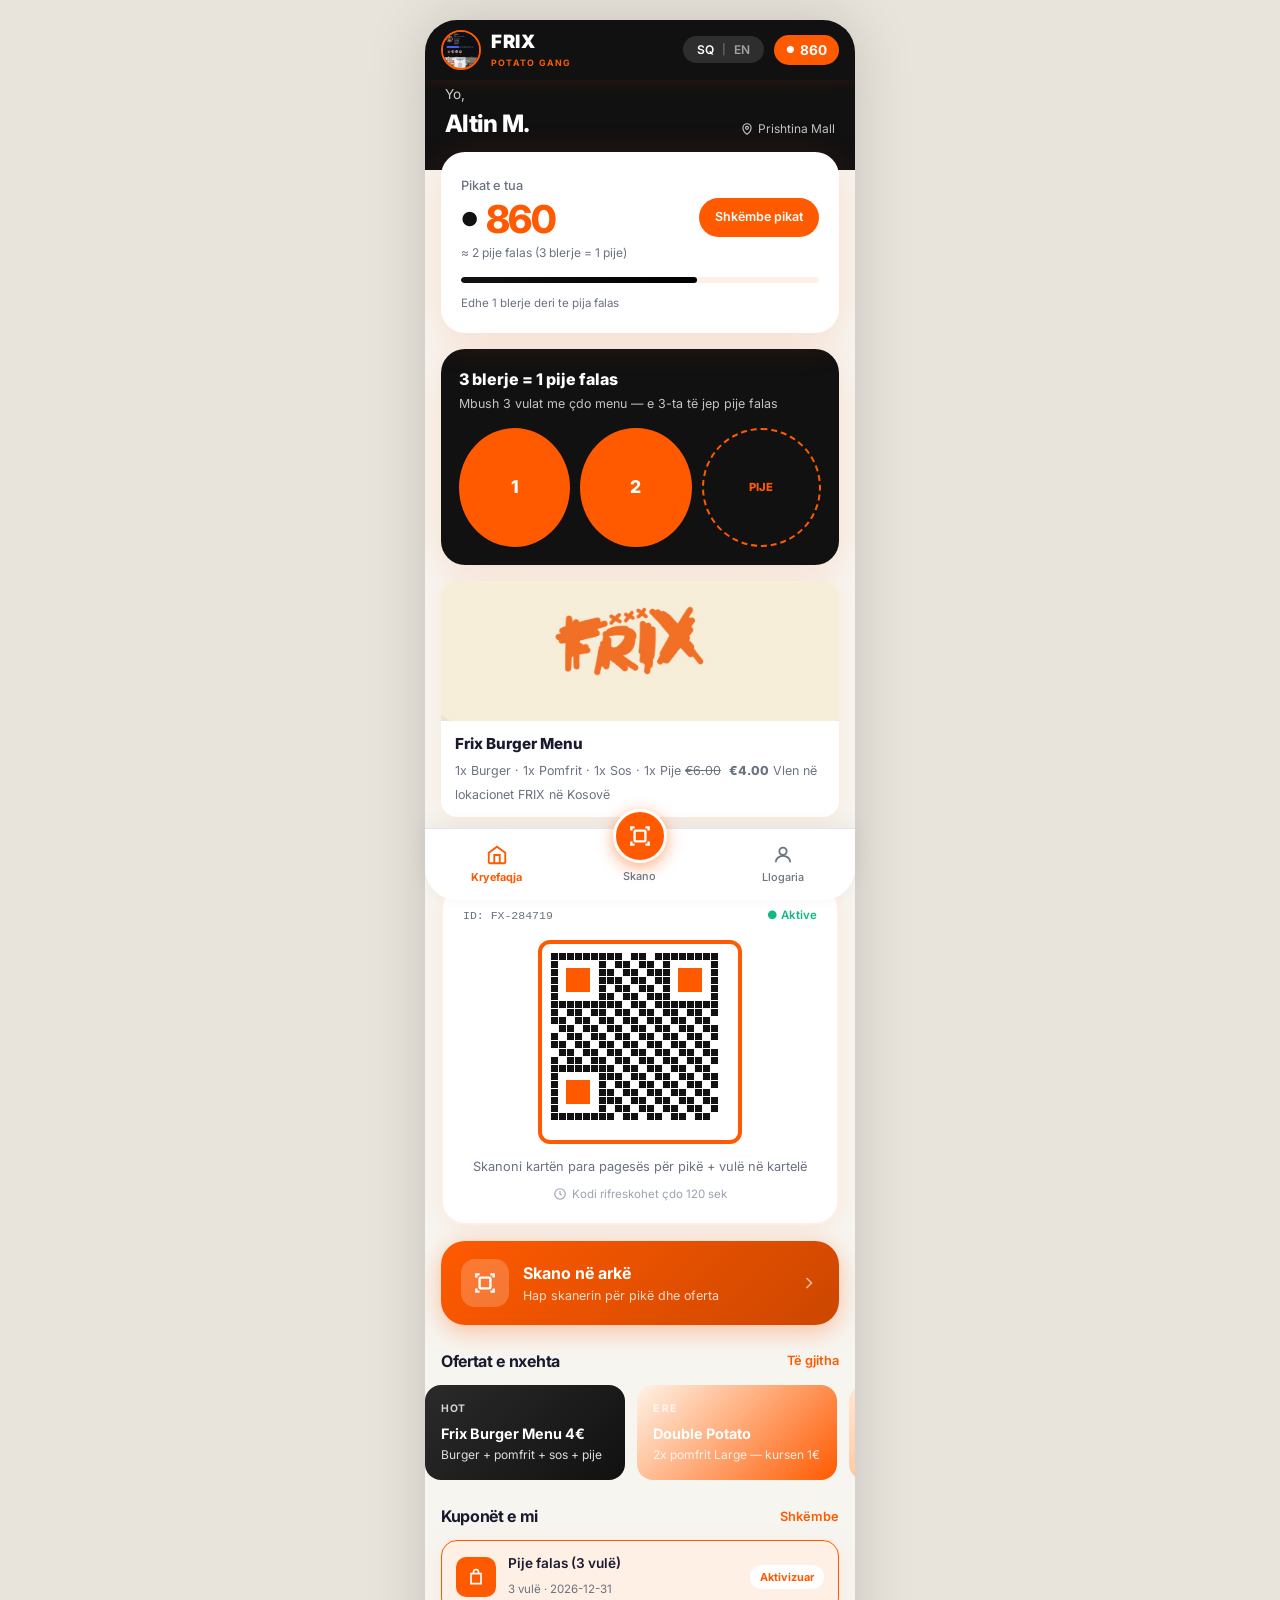
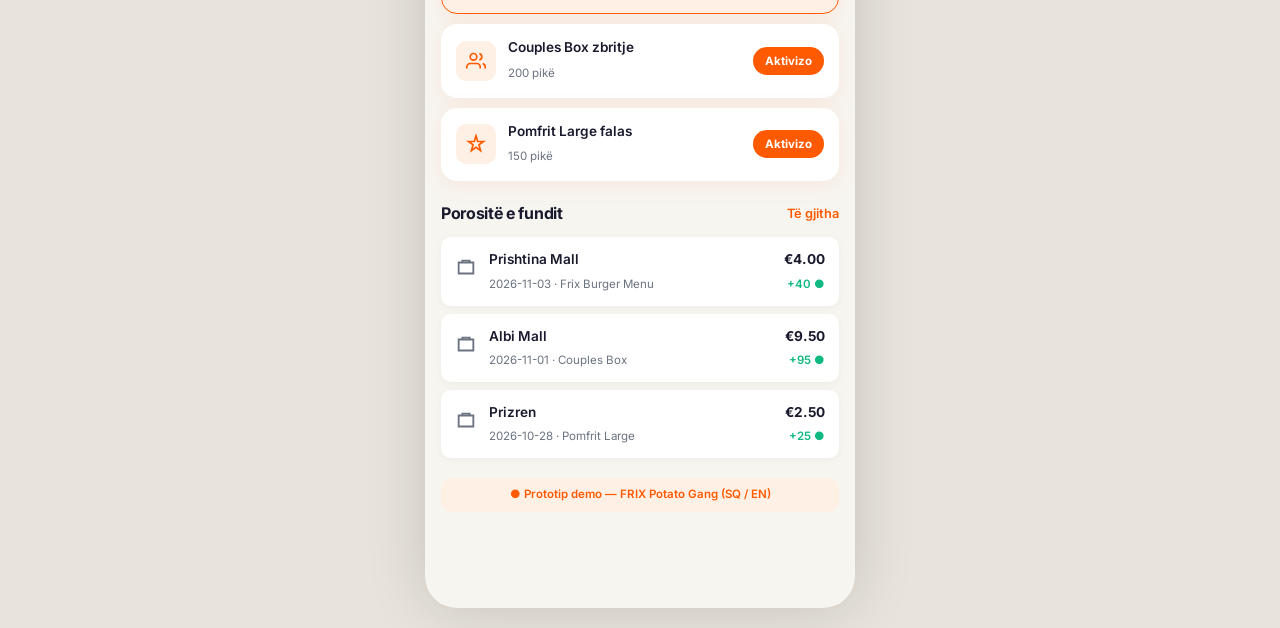
==== index.html @ 3b489934 "Initial FRIX Potato Gang loyalty app. Albanian and English demo with stamp card, couples box, and po" ====
<!DOCTYPE html>
<html lang="sq">
<head>
    <meta charset="UTF-8">
    <meta name="viewport" content="width=device-width, initial-scale=1.0, maximum-scale=1.0, user-scalable=no">
    <meta name="theme-color" content="#111111">
    <title>FRIX — Potato Gang</title>
    <link rel="preconnect" href="https://fonts.googleapis.com">
    <link rel="preconnect" href="https://fonts.gstatic.com" crossorigin>
    <link href="https://fonts.googleapis.com/css2?family=Inter:wght@400;500;600;700;800;900&display=swap" rel="stylesheet">
    <link rel="stylesheet" href="css/style.css">
</head>
<body data-page="home" data-lang="sq">

<div class="app-shell">
    <header class="app-header">
        <div class="header-brand">
            <img src="img/frix-logo.png" alt="FRIX" class="logo-img">
            <div>
                <span class="logo-word">FRIX</span>
                <span class="logo-tag" data-i18n="logoTag">POTATO GANG</span>
            </div>
        </div>
        <div class="header-actions">
            <button type="button" class="lang-toggle" id="langToggle" aria-label="Language">
                <span class="lang-option active" data-lang="sq">SQ</span>
                <span class="lang-divider">|</span>
                <span class="lang-option" data-lang="en">EN</span>
            </button>
            <div class="points-pill">
                <span class="coin">●</span>
                <span id="pointsDisplay">860</span>
            </div>
        </div>
    </header>

    <main class="app-main">

        <section class="hero-greeting">
            <div>
                <p class="hero-eyebrow" data-i18n="greeting">Yo,</p>
                <h1 class="hero-name">Altin M.</h1>
            </div>
            <div class="hero-store">
                <svg viewBox="0 0 24 24" fill="none" stroke="currentColor" stroke-width="2"><path d="M12 21s7-4.5 7-11a7 7 0 10-14 0c0 6.5 7 11 7 11z"/><circle cx="12" cy="10" r="2.5"/></svg>
                <span>Prishtina Mall</span>
            </div>
        </section>

        <section class="points-card">
            <div class="points-card-inner">
                <div class="points-left">
                    <span class="label" data-i18n="yourPoints">Pikat e tua</span>
                    <div class="points-value">
                        <span class="coin-lg">●</span>
                        <span id="homePoints">860</span>
                    </div>
                    <span class="points-equiv" data-i18n="pointsEquiv">≈ 2 pije falas (3 blerje = 1 pije)</span>
                </div>
                <a href="rewards.html" class="btn-redeem" data-i18n="redeemPoints">Shkëmbe pikat</a>
            </div>
            <div class="points-progress">
                <div class="progress-bar"><div class="progress-fill" style="width: 66%"></div></div>
                <span class="progress-label" data-i18n="nextReward">Edhe 1 blerje deri te pija falas</span>
            </div>
        </section>

        <section class="stamp-card">
            <h2 data-i18n="stampTitle">3 blerje = 1 pije falas</h2>
            <p data-i18n="stampDesc">Mbush 3 vulat me çdo menu — e 3-ta të jep pije falas</p>
            <div class="stamp-row">
                <div class="stamp filled">1</div>
                <div class="stamp filled">2</div>
                <div class="stamp reward" data-i18n="stampDrink">PIJE</div>
            </div>
        </section>

        <article class="offer-banner">
            <img src="img/frix-hero.png" alt="Frix Burger Menu">
            <div class="offer-banner-body">
                <strong data-i18n="offerTitle">Frix Burger Menu</strong>
                <span data-i18n="offerDesc">1x Burger · 1x Pomfrit · 1x Sos · 1x Pije</span>
                <div class="price-tag">
                    <span class="price-old">€6.00</span>
                    <span class="price-new">€4.00</span>
                </div>
                <span data-i18n="offerValid">Vlen në lokacionet FRIX në Kosovë</span>
            </div>
        </article>

        <section class="qr-section">
            <div class="section-head">
                <h2 data-i18n="yourCard">Karta jote FRIX</h2>
                <span class="badge-live" data-i18n="showAtTill">Trego në arkë</span>
            </div>
            <div class="qr-card">
                <div class="qr-card-top">
                    <span class="member-id">ID: FX-284719</span>
                    <span class="qr-status pulse" data-i18n="cardActive">Aktive</span>
                </div>
                <div class="qr-wrap">
                    <canvas id="qrCanvas" width="180" height="180" aria-label="FRIX QR"></canvas>
                </div>
                <p class="qr-hint" data-i18n="qrHint">Skanoni kartën para pagesës për pikë + vulë në kartelë</p>
                <div class="qr-timer">
                    <svg viewBox="0 0 24 24" fill="none" stroke="currentColor" stroke-width="2"><circle cx="12" cy="12" r="9"/><path d="M12 7v5l3 2"/></svg>
                    <span data-i18n="qrRefresh">Kodi rifreskohet çdo 120 sek</span>
                </div>
            </div>
        </section>

        <section class="scan-cta-section">
            <a href="scan.html" class="scan-cta-btn">
                <div class="scan-cta-icon">
                    <svg viewBox="0 0 24 24" fill="none" stroke="currentColor" stroke-width="2.2"><path d="M4 7V4h3M20 7V4h-3M4 17v3h3M20 17v3h-3"/><rect x="7" y="7" width="10" height="10" rx="1"/></svg>
                </div>
                <div class="scan-cta-text">
                    <strong data-i18n="scanNow">Skano në arkë</strong>
                    <span data-i18n="scanDesc">Hap skanerin për pikë dhe oferta</span>
                </div>
                <svg class="scan-cta-arrow" viewBox="0 0 24 24" fill="none" stroke="currentColor" stroke-width="2"><path d="M9 18l6-6-6-6"/></svg>
            </a>
        </section>

        <section class="promo-section">
            <div class="section-head">
                <h2 data-i18n="promotions">Ofertat e nxehta</h2>
                <a href="#" class="link-more" data-i18n="seeAll">Të gjitha</a>
            </div>
            <div class="promo-scroll">
                <article class="promo-card promo-blue">
                    <span class="promo-tag" data-i18n="promoHot">Hot</span>
                    <h3 data-i18n="promo1Title">Frix Burger Menu 4€</h3>
                    <p data-i18n="promo1Desc">Burger + pomfrit + sos + pije</p>
                </article>
                <article class="promo-card promo-yellow">
                    <span class="promo-tag" data-i18n="promoNew">E re</span>
                    <h3 data-i18n="promo2Title">Double Potato</h3>
                    <p data-i18n="promo2Desc">2x pomfrit Large — kursen 1€</p>
                </article>
                <article class="promo-card promo-green">
                    <span class="promo-tag" data-i18n="promoCouple">Çifte</span>
                    <h3 data-i18n="promo3Title">Couples Box</h3>
                    <p data-i18n="promo3Desc">2 menu + 2 pije — për ju dy</p>
                </article>
            </div>
        </section>

        <section class="coupons-section">
            <div class="section-head">
                <h2 data-i18n="myCoupons">Kuponët e mi</h2>
                <a href="rewards.html" class="link-more" data-i18n="exchange">Shkëmbe</a>
            </div>
            <div class="coupon-list">
                <div class="coupon-item active">
                    <div class="coupon-icon">
                        <svg viewBox="0 0 24 24" fill="none" stroke="currentColor" stroke-width="2"><path d="M6 8h12v12H6z"/><path d="M9 8V6a3 3 0 016 0v2"/></svg>
                    </div>
                    <div class="coupon-body">
                        <strong class="coupon-title" data-i18n="c1">Pije falas (3 vulë)</strong>
                        <span class="coupon-meta">3 vulë · 2026-12-31</span>
                    </div>
                    <span class="coupon-badge" data-i18n="activated">Aktivizuar</span>
                </div>
                <div class="coupon-item">
                    <div class="coupon-icon">
                        <svg viewBox="0 0 24 24" fill="none" stroke="currentColor" stroke-width="2"><path d="M17 21v-2a4 4 0 00-4-4H5a4 4 0 00-4 4v2"/><circle cx="9" cy="7" r="4"/><path d="M23 21v-2a4 4 0 00-3-3.87M16 3.13a4 4 0 010 7.75"/></svg>
                    </div>
                    <div class="coupon-body">
                        <strong class="coupon-title" data-i18n="c2">Couples Box zbritje</strong>
                        <span class="coupon-meta">200 <span data-i18n="points">pikë</span></span>
                    </div>
                    <button type="button" class="btn-activate" data-i18n="activate">Aktivizo</button>
                </div>
                <div class="coupon-item">
                    <div class="coupon-icon">
                        <svg viewBox="0 0 24 24" fill="none" stroke="currentColor" stroke-width="2"><path d="M12 2l2 7h7l-5.5 4 2 7L12 16l-5.5 4 2-7L3 9h7z"/></svg>
                    </div>
                    <div class="coupon-body">
                        <strong class="coupon-title" data-i18n="c3">Pomfrit Large falas</strong>
                        <span class="coupon-meta">150 <span data-i18n="points">pikë</span></span>
                    </div>
                    <button type="button" class="btn-activate" data-i18n="activate">Aktivizo</button>
                </div>
            </div>
        </section>

        <section class="bills-section">
            <div class="section-head">
                <h2 data-i18n="recentBills">Porositë e fundit</h2>
                <a href="#" class="link-more" data-i18n="seeAll">Të gjitha</a>
            </div>
            <div class="bill-list">
                <div class="bill-item">
                    <div class="bill-icon">
                        <svg viewBox="0 0 24 24" fill="none" stroke="currentColor" stroke-width="2"><path d="M4 6h16v12H4z"/><path d="M8 6V4h8v2"/></svg>
                    </div>
                    <div class="bill-body">
                        <strong>Prishtina Mall</strong>
                        <span>2026-11-03 · Frix Burger Menu</span>
                    </div>
                    <div class="bill-amount">
                        <strong>€4.00</strong>
                        <span class="bill-points">+40 ●</span>
                    </div>
                </div>
                <div class="bill-item">
                    <div class="bill-icon">
                        <svg viewBox="0 0 24 24" fill="none" stroke="currentColor" stroke-width="2"><path d="M4 6h16v12H4z"/><path d="M8 6V4h8v2"/></svg>
                    </div>
                    <div class="bill-body">
                        <strong>Albi Mall</strong>
                        <span>2026-11-01 · Couples Box</span>
                    </div>
                    <div class="bill-amount">
                        <strong>€9.50</strong>
                        <span class="bill-points">+95 ●</span>
                    </div>
                </div>
                <div class="bill-item">
                    <div class="bill-icon">
                        <svg viewBox="0 0 24 24" fill="none" stroke="currentColor" stroke-width="2"><path d="M4 6h16v12H4z"/><path d="M8 6V4h8v2"/></svg>
                    </div>
                    <div class="bill-body">
                        <strong>Prizren</strong>
                        <span>2026-10-28 · Pomfrit Large</span>
                    </div>
                    <div class="bill-amount">
                        <strong>€2.50</strong>
                        <span class="bill-points">+25 ●</span>
                    </div>
                </div>
            </div>
        </section>

        <div class="demo-banner">
            <span data-i18n="demoNote">● Prototip demo — FRIX Potato Gang (SQ / EN)</span>
        </div>

    </main>

    <nav class="bottom-nav" aria-label="Main">
        <a href="index.html" class="nav-item active">
            <svg viewBox="0 0 24 24" fill="none" stroke="currentColor" stroke-width="2"><path d="M3 9.5L12 3l9 6.5V20a1 1 0 01-1 1H4a1 1 0 01-1-1V9.5z"/><path d="M9 21V12h6v9"/></svg>
            <span data-i18n="navHome">Kryefaqja</span>
        </a>
        <a href="scan.html" class="nav-item nav-scan">
            <div class="scan-fab">
                <svg viewBox="0 0 24 24" fill="none" stroke="currentColor" stroke-width="2.2"><path d="M4 7V4h3M20 7V4h-3M4 17v3h3M20 17v3h-3"/><rect x="7" y="7" width="10" height="10" rx="1"/></svg>
            </div>
            <span data-i18n="navScan">Skano</span>
        </a>
        <a href="account.html" class="nav-item">
            <svg viewBox="0 0 24 24" fill="none" stroke="currentColor" stroke-width="2"><circle cx="12" cy="8" r="4"/><path d="M4 20c0-4 3.6-7 8-7s8 3 8 7"/></svg>
            <span data-i18n="navAccount">Llogaria</span>
        </a>
    </nav>
</div>

<div class="toast" id="toast" role="status" aria-live="polite"></div>
<script src="js/i18n.js"></script>
<script src="js/app.js"></script>
</body>
</html>
---- css/style.css ----
/* ═══════════════════════════════════════════
   FRIX — Potato Gang Loyalty
   Mobile-first · Fries & burgers
   ═══════════════════════════════════════════ */

:root {
  --brand: #FF5A00;
  --brand-dark: #CC4700;
  --brand-light: #FFF0E6;
  --accent: #111111;
  --accent-dark: #000000;
  --white: #ffffff;
  --bg: #F7F5F0;
  --surface: #ffffff;
  --text: #1a1a2e;
  --text-muted: #6b7280;
  --text-light: #9ca3af;
  --border: #e5e7eb;
  --success: #10b981;
  --success-bg: #ecfdf5;
  --radius: 16px;
  --radius-sm: 10px;
  --radius-lg: 24px;
  --shadow: 0 4px 24px rgba(255, 90, 0, 0.08);
  --shadow-lg: 0 8px 40px rgba(255, 90, 0, 0.14);
  --nav-height: 72px;
  --header-height: 60px;
  --safe-bottom: env(safe-area-inset-bottom, 0px);
  --font: 'Inter', -apple-system, BlinkMacSystemFont, 'Segoe UI', sans-serif;
}

*, *::before, *::after { box-sizing: border-box; margin: 0; padding: 0; }

html {
  font-size: 16px;
  -webkit-text-size-adjust: 100%;
}

body {
  font-family: var(--font);
  background: #e8e4dc;
  color: var(--text);
  line-height: 1.5;
  min-height: 100dvh;
  display: flex;
  justify-content: center;
}

/* ── App Shell (phone frame on desktop) ── */
.app-shell {
  width: 100%;
  max-width: 430px;
  min-height: 100dvh;
  background: var(--bg);
  display: flex;
  flex-direction: column;
  position: relative;
  box-shadow: 0 0 60px rgba(0,0,0,0.15);
}

@media (min-width: 480px) {
  body { padding: 20px 0; }
  .app-shell {
    min-height: calc(100dvh - 40px);
    border-radius: 32px;
    overflow: hidden;
  }
}

/* ── Header ── */
.app-header {
  position: sticky;
  top: 0;
  z-index: 100;
  height: var(--header-height);
  background: var(--white);
  color: var(--brand);
  display: flex;
  align-items: center;
  justify-content: space-between;
  padding: 0 16px;
  flex-shrink: 0;
  border-bottom: 3px solid var(--accent);
  box-shadow: 0 2px 12px rgba(255, 90, 0, 0.1);
}

.header-brand {
  display: flex;
  align-items: center;
  gap: 10px;
}

.logo-mark {
  width: 36px;
  height: 36px;
  background: var(--accent);
  color: var(--brand);
  font-weight: 800;
  font-size: 1.25rem;
  border-radius: 10px;
  display: flex;
  align-items: center;
  justify-content: center;
  line-height: 1;
}

.logo-img {
  height: 34px;
  width: 130px;
  object-fit: cover;
  object-position: center 28%;
  display: block;
  border-radius: 4px;
}

.logo-text {
  display: block;
  font-weight: 700;
  font-size: 0.95rem;
  letter-spacing: -0.02em;
}

.logo-sub {
  display: none;
}

.logo-tag {
  display: block;
  font-size: 0.55rem;
  font-weight: 700;
  letter-spacing: 0.12em;
  text-transform: uppercase;
  color: var(--accent);
  margin-top: 1px;
}

.header-actions {
  display: flex;
  align-items: center;
  gap: 10px;
}

.lang-toggle {
  display: flex;
  align-items: center;
  gap: 4px;
  background: rgba(255,255,255,0.15);
  border: none;
  border-radius: 20px;
  padding: 4px 10px;
  cursor: pointer;
  color: var(--white);
  font-size: 0.75rem;
  font-weight: 600;
  font-family: var(--font);
}

.lang-option {
  opacity: 0.55;
  cursor: pointer;
  padding: 2px 4px;
  transition: opacity 0.2s;
}

.lang-option.active { opacity: 1; }

.lang-divider { opacity: 0.3; font-size: 0.65rem; }

.points-pill {
  display: flex;
  align-items: center;
  gap: 5px;
  background: var(--brand);
  color: var(--white);
  font-weight: 700;
  font-size: 0.85rem;
  padding: 5px 12px;
  border-radius: 20px;
}

.coin { color: var(--brand); font-size: 0.6rem; }
.points-pill .coin { color: var(--white); }

/* ── Main content ── */
.app-main {
  flex: 1;
  overflow-y: auto;
  padding-bottom: calc(var(--nav-height) + var(--safe-bottom) + 16px);
  -webkit-overflow-scrolling: touch;
}

/* ── Hero greeting ── */
.hero-greeting {
  background: var(--brand);
  color: var(--white);
  padding: 4px 20px 28px;
  display: flex;
  justify-content: space-between;
  align-items: flex-end;
}

.hero-eyebrow {
  font-size: 0.85rem;
  opacity: 0.8;
  margin-bottom: 2px;
}

.hero-name {
  font-size: 1.5rem;
  font-weight: 800;
  letter-spacing: -0.03em;
}

.hero-store {
  display: flex;
  align-items: center;
  gap: 4px;
  font-size: 0.75rem;
  opacity: 0.75;
  padding-bottom: 4px;
}

.hero-store svg { width: 14px; height: 14px; }

/* ── Points card ── */
.points-card {
  margin: -18px 16px 0;
  background: var(--surface);
  border-radius: var(--radius-lg);
  padding: 20px;
  box-shadow: var(--shadow-lg);
  position: relative;
  z-index: 2;
}

.points-card-inner {
  display: flex;
  justify-content: space-between;
  align-items: center;
  margin-bottom: 14px;
}

.label {
  font-size: 0.8rem;
  color: var(--text-muted);
  font-weight: 500;
}

.points-value {
  display: flex;
  align-items: center;
  gap: 8px;
  margin-top: 4px;
}

.coin-lg {
  color: var(--accent);
  font-size: 1.2rem;
}

.points-value span:last-child {
  font-size: 2.4rem;
  font-weight: 800;
  letter-spacing: -0.04em;
  color: var(--brand);
  line-height: 1;
}

.points-equiv {
  font-size: 0.75rem;
  color: var(--text-muted);
}

.btn-redeem {
  background: var(--brand);
  color: var(--white);
  text-decoration: none;
  font-size: 0.78rem;
  font-weight: 600;
  padding: 10px 16px;
  border-radius: 20px;
  white-space: nowrap;
  transition: background 0.2s, transform 0.15s;
}

.btn-redeem:active { transform: scale(0.96); background: var(--brand-dark); }

.points-progress { margin-top: 4px; }

.progress-bar {
  height: 6px;
  background: var(--brand-light);
  border-radius: 3px;
  overflow: hidden;
  margin-bottom: 6px;
}

.progress-fill {
  height: 100%;
  background: linear-gradient(90deg, var(--accent), var(--accent-dark));
  border-radius: 3px;
  transition: width 0.6s ease;
}

.progress-label {
  font-size: 0.72rem;
  color: var(--text-muted);
}

/* ── Section headers ── */
.section-head {
  display: flex;
  justify-content: space-between;
  align-items: center;
  margin-bottom: 12px;
}

.section-head h2 {
  font-size: 1rem;
  font-weight: 700;
  letter-spacing: -0.02em;
}

.link-more {
  font-size: 0.8rem;
  color: var(--brand);
  text-decoration: none;
  font-weight: 600;
}

/* ── QR Card ── */
.qr-section {
  padding: 24px 16px 0;
}

.badge-live {
  background: var(--success-bg);
  color: var(--success);
  font-size: 0.7rem;
  font-weight: 600;
  padding: 3px 10px;
  border-radius: 12px;
}

.qr-card {
  background: var(--surface);
  border-radius: var(--radius-lg);
  padding: 20px;
  box-shadow: var(--shadow);
  text-align: center;
  border: 2px solid var(--brand-light);
}

.qr-card-top {
  display: flex;
  justify-content: space-between;
  align-items: center;
  margin-bottom: 16px;
}

.member-id {
  font-size: 0.72rem;
  color: var(--text-muted);
  font-family: monospace;
}

.qr-status {
  font-size: 0.72rem;
  font-weight: 600;
  color: var(--success);
}

.qr-status.pulse::before {
  content: '● ';
  animation: pulse 2s infinite;
}

@keyframes pulse {
  0%, 100% { opacity: 1; }
  50% { opacity: 0.3; }
}

.qr-wrap {
  display: flex;
  justify-content: center;
  margin-bottom: 14px;
}

#qrCanvas {
  border-radius: 12px;
  border: 4px solid var(--brand);
  padding: 8px;
  background: white;
}

.qr-hint {
  font-size: 0.8rem;
  color: var(--text-muted);
  line-height: 1.4;
  margin-bottom: 10px;
}

.qr-timer {
  display: flex;
  align-items: center;
  justify-content: center;
  gap: 5px;
  font-size: 0.72rem;
  color: var(--text-light);
}

.qr-timer svg { width: 14px; height: 14px; }

/* ── Scan CTA ── */
.scan-cta-section {
  padding: 16px;
}

.scan-cta-btn {
  display: flex;
  align-items: center;
  gap: 14px;
  background: linear-gradient(135deg, var(--brand) 0%, var(--brand-dark) 100%);
  color: var(--white);
  text-decoration: none;
  padding: 18px 20px;
  border-radius: var(--radius-lg);
  box-shadow: 0 6px 24px rgba(255, 90, 0, 0.35);
  transition: transform 0.15s, box-shadow 0.15s;
}

.scan-cta-btn:active {
  transform: scale(0.98);
  box-shadow: 0 3px 12px rgba(255, 90, 0, 0.25);
}

.scan-cta-icon {
  width: 48px;
  height: 48px;
  background: rgba(255,255,255,0.2);
  border-radius: 14px;
  display: flex;
  align-items: center;
  justify-content: center;
  flex-shrink: 0;
}

.scan-cta-icon svg {
  width: 26px;
  height: 26px;
  color: var(--white);
}

.scan-cta-text {
  flex: 1;
  display: flex;
  flex-direction: column;
  gap: 2px;
}

.scan-cta-text strong {
  font-size: 1rem;
  font-weight: 700;
}

.scan-cta-text span {
  font-size: 0.78rem;
  opacity: 0.8;
}

.scan-cta-arrow {
  width: 20px;
  height: 20px;
  opacity: 0.6;
  flex-shrink: 0;
}

/* ── Promotions ── */
.promo-section {
  padding: 8px 0 0;
}

.promo-section .section-head { padding: 0 16px; }

.promo-scroll {
  display: flex;
  gap: 12px;
  overflow-x: auto;
  padding: 0 16px 4px;
  scroll-snap-type: x mandatory;
  -webkit-overflow-scrolling: touch;
  scrollbar-width: none;
}

.promo-scroll::-webkit-scrollbar { display: none; }

.promo-card {
  flex: 0 0 200px;
  border-radius: var(--radius);
  padding: 16px;
  scroll-snap-align: start;
  position: relative;
  overflow: hidden;
}

.promo-yellow { background: linear-gradient(135deg, #fff3e6, #FF5A00); color: white; }
.promo-blue   { background: linear-gradient(135deg, #2a2a2a, #111111); color: white; }
.promo-green  { background: linear-gradient(135deg, #ffe8d6, #ff8a3d); color: #111; }

.promo-tag {
  font-size: 0.65rem;
  font-weight: 700;
  text-transform: uppercase;
  letter-spacing: 0.05em;
  opacity: 0.8;
  margin-bottom: 8px;
  display: block;
}

.promo-card h3 {
  font-size: 0.9rem;
  font-weight: 700;
  margin-bottom: 4px;
  line-height: 1.3;
}

.promo-card p {
  font-size: 0.75rem;
  opacity: 0.85;
  line-height: 1.4;
}

/* ── Coupons ── */
.coupons-section, .bills-section, .card-section {
  padding: 20px 16px 0;
}

.coupon-list { display: flex; flex-direction: column; gap: 10px; }

.coupon-item {
  display: flex;
  align-items: center;
  gap: 12px;
  background: var(--surface);
  border-radius: var(--radius);
  padding: 14px;
  box-shadow: var(--shadow);
  border: 1.5px solid transparent;
  transition: border-color 0.2s;
}

.coupon-item.active {
  border-color: var(--brand);
  background: var(--brand-light);
}

.coupon-icon {
  width: 40px;
  height: 40px;
  background: var(--brand-light);
  border-radius: 10px;
  display: flex;
  align-items: center;
  justify-content: center;
  flex-shrink: 0;
}

.coupon-icon svg { width: 20px; height: 20px; color: var(--brand); }
.coupon-item.active .coupon-icon { background: var(--brand); }
.coupon-item.active .coupon-icon svg { color: white; }

.coupon-body { flex: 1; min-width: 0; }

.coupon-title {
  display: block;
  font-size: 0.85rem;
  font-weight: 600;
  line-height: 1.3;
  margin-bottom: 2px;
}

.coupon-meta {
  font-size: 0.72rem;
  color: var(--text-muted);
}

.coupon-badge {
  font-size: 0.68rem;
  font-weight: 700;
  color: var(--brand);
  background: white;
  padding: 4px 10px;
  border-radius: 12px;
  white-space: nowrap;
}

.btn-activate {
  background: var(--brand);
  color: var(--white);
  border: none;
  font-family: var(--font);
  font-size: 0.72rem;
  font-weight: 700;
  padding: 7px 12px;
  border-radius: 14px;
  cursor: pointer;
  white-space: nowrap;
  transition: transform 0.15s;
}

.btn-activate:active { transform: scale(0.94); }

/* ── Bills ── */
.bill-list { display: flex; flex-direction: column; gap: 8px; }

.bill-item {
  display: flex;
  align-items: center;
  gap: 12px;
  background: var(--surface);
  border-radius: var(--radius-sm);
  padding: 12px 14px;
  box-shadow: 0 2px 8px rgba(0,0,0,0.04);
}

.bill-icon svg { width: 22px; height: 22px; color: var(--text-muted); }

.bill-body { flex: 1; }
.bill-body strong { display: block; font-size: 0.85rem; font-weight: 600; }
.bill-body span { font-size: 0.72rem; color: var(--text-muted); }

.bill-amount { text-align: right; }
.bill-amount strong { display: block; font-size: 0.85rem; }
.bill-points { font-size: 0.72rem; color: var(--success); font-weight: 600; }

/* ── Payment card ── */
.payment-card {
  display: flex;
  align-items: center;
  gap: 14px;
  background: linear-gradient(135deg, #1a1a2e, #2d2d4e);
  color: white;
  border-radius: var(--radius);
  padding: 16px 18px;
}

.payment-card-chip {
  width: 32px;
  height: 24px;
  background: linear-gradient(135deg, #ffd700, #b8860b);
  border-radius: 4px;
  flex-shrink: 0;
}

.payment-card-info { flex: 1; }
.payment-card-info span { display: block; font-size: 0.72rem; opacity: 0.7; }
.payment-card-info strong { font-size: 0.95rem; letter-spacing: 0.05em; }

.payment-card > svg { width: 28px; height: 28px; opacity: 0.5; }

/* ── Demo banner ── */
.demo-banner {
  margin: 20px 16px 8px;
  background: var(--brand-light);
  color: var(--brand);
  font-size: 0.72rem;
  font-weight: 600;
  text-align: center;
  padding: 8px 12px;
  border-radius: 10px;
}

/* ── Bottom Nav ── */
.bottom-nav {
  position: fixed;
  bottom: 0;
  left: 50%;
  transform: translateX(-50%);
  width: 100%;
  max-width: 430px;
  height: calc(var(--nav-height) + var(--safe-bottom));
  padding-bottom: var(--safe-bottom);
  background: var(--surface);
  border-top: 1px solid var(--border);
  display: flex;
  align-items: center;
  justify-content: space-around;
  z-index: 200;
  box-shadow: 0 -4px 20px rgba(0,0,0,0.06);
}

@media (min-width: 480px) {
  .bottom-nav { border-radius: 0 0 32px 32px; }
}

.nav-item {
  display: flex;
  flex-direction: column;
  align-items: center;
  gap: 3px;
  text-decoration: none;
  color: var(--text-muted);
  font-size: 0.68rem;
  font-weight: 500;
  padding: 8px 16px;
  transition: color 0.2s;
  flex: 1;
}

.nav-item svg { width: 22px; height: 22px; }
.nav-item.active { color: var(--brand); font-weight: 700; }

.nav-scan {
  position: relative;
  padding-top: 0;
}

.scan-fab {
  width: 54px;
  height: 54px;
  background: var(--brand);
  border-radius: 50%;
  display: flex;
  align-items: center;
  justify-content: center;
  margin-top: -28px;
  box-shadow: 0 4px 16px rgba(255, 90, 0, 0.45);
  border: 3px solid var(--surface);
  transition: transform 0.15s;
}

.nav-scan.active .scan-fab,
.nav-scan:hover .scan-fab { transform: scale(1.05); }

.scan-fab svg { width: 26px; height: 26px; color: var(--white); }

.nav-scan span { margin-top: 2px; }

/* ── Scan Page ── */
.scan-page { padding: 20px 16px; }

.scan-header { margin-bottom: 24px; }
.scan-header h1 { font-size: 1.4rem; font-weight: 800; letter-spacing: -0.03em; margin-bottom: 6px; }
.scan-header p { font-size: 0.85rem; color: var(--text-muted); line-height: 1.5; }

.steps {
  display: flex;
  align-items: center;
  justify-content: center;
  margin-bottom: 24px;
  gap: 0;
}

.step {
  display: flex;
  flex-direction: column;
  align-items: center;
  gap: 6px;
  opacity: 0.4;
  transition: opacity 0.3s;
}

.step.active, .step.done { opacity: 1; }

.step-num {
  width: 32px;
  height: 32px;
  border-radius: 50%;
  background: var(--border);
  color: var(--text-muted);
  font-weight: 700;
  font-size: 0.85rem;
  display: flex;
  align-items: center;
  justify-content: center;
  transition: background 0.3s, color 0.3s;
}

.step.active .step-num {
  background: var(--brand);
  color: white;
}

.step.done .step-num {
  background: var(--success);
  color: white;
}

.step span {
  font-size: 0.65rem;
  font-weight: 600;
  text-align: center;
  max-width: 70px;
  line-height: 1.2;
}

.step-line {
  width: 32px;
  height: 2px;
  background: var(--border);
  margin-bottom: 20px;
  flex-shrink: 0;
}

.scanner-viewport {
  background: #0a0a14;
  border-radius: var(--radius-lg);
  padding: 24px;
  margin-bottom: 20px;
}

.scanner-frame {
  position: relative;
  aspect-ratio: 1;
  max-width: 280px;
  margin: 0 auto;
  display: flex;
  align-items: center;
  justify-content: center;
}

.corner {
  position: absolute;
  width: 28px;
  height: 28px;
  border-color: var(--accent);
  border-style: solid;
}

.corner.tl { top: 0; left: 0; border-width: 3px 0 0 3px; }
.corner.tr { top: 0; right: 0; border-width: 3px 3px 0 0; }
.corner.bl { bottom: 0; left: 0; border-width: 0 0 3px 3px; }
.corner.br { bottom: 0; right: 0; border-width: 0 3px 3px 0; }

.scan-line {
  position: absolute;
  left: 10%;
  right: 10%;
  height: 2px;
  background: var(--accent);
  box-shadow: 0 0 8px var(--accent);
  animation: scanMove 2s ease-in-out infinite;
}

.scan-line.paused { animation: none; opacity: 0; }

@keyframes scanMove {
  0%, 100% { top: 15%; }
  50% { top: 85%; }
}

.scanner-placeholder,
.scanner-success {
  text-align: center;
  color: rgba(255,255,255,0.7);
}

.scanner-placeholder svg { width: 48px; height: 48px; margin-bottom: 12px; opacity: 0.5; }
.scanner-placeholder p { font-size: 0.82rem; line-height: 1.4; padding: 0 16px; }

.scanner-success svg { width: 56px; height: 56px; color: var(--success); margin-bottom: 10px; }
.scanner-success p { font-size: 1rem; font-weight: 600; color: white; }

.scan-actions { display: flex; flex-direction: column; gap: 10px; margin-bottom: 24px; }

.btn-primary {
  background: var(--brand);
  color: white;
  border: none;
  font-family: var(--font);
  font-size: 0.95rem;
  font-weight: 700;
  padding: 16px 24px;
  border-radius: var(--radius);
  cursor: pointer;
  transition: background 0.2s, transform 0.15s;
  text-decoration: none;
  text-align: center;
  display: block;
}

.btn-primary:active { transform: scale(0.98); background: var(--brand-dark); }
.btn-primary:disabled { opacity: 0.6; cursor: not-allowed; }

.btn-secondary {
  background: var(--accent);
  color: var(--white);
  border: none;
  font-family: var(--font);
  font-size: 0.95rem;
  font-weight: 700;
  padding: 16px 24px;
  border-radius: var(--radius);
  cursor: pointer;
  transition: transform 0.15s;
}

.btn-secondary:active { transform: scale(0.98); }
.btn-full { width: 100%; }

.purchase-result {
  text-align: center;
  background: var(--surface);
  border-radius: var(--radius-lg);
  padding: 32px 24px;
  box-shadow: var(--shadow-lg);
  margin-bottom: 24px;
}

.result-icon {
  font-size: 2rem;
  color: var(--accent-dark);
  margin-bottom: 8px;
}

.purchase-result h3 {
  font-size: 1.1rem;
  font-weight: 700;
  margin-bottom: 8px;
}

.result-points {
  font-size: 3rem;
  font-weight: 800;
  color: var(--success);
  letter-spacing: -0.04em;
  margin-bottom: 6px;
}

.result-detail {
  font-size: 0.85rem;
  color: var(--text-muted);
  margin-bottom: 20px;
}

.how-it-works {
  background: var(--surface);
  border-radius: var(--radius);
  padding: 18px;
  box-shadow: var(--shadow);
}

.how-it-works h3 {
  font-size: 0.9rem;
  font-weight: 700;
  margin-bottom: 12px;
}

.how-it-works ol {
  padding-left: 20px;
  display: flex;
  flex-direction: column;
  gap: 8px;
}

.how-it-works li {
  font-size: 0.82rem;
  color: var(--text-muted);
  line-height: 1.4;
}

/* ── Account Page ── */
.account-page { padding: 20px 16px; }

.profile-header {
  display: flex;
  align-items: center;
  gap: 16px;
  margin-bottom: 20px;
}

.avatar {
  width: 64px;
  height: 64px;
  background: var(--brand);
  color: white;
  font-size: 1.6rem;
  font-weight: 800;
  border-radius: 50%;
  display: flex;
  align-items: center;
  justify-content: center;
}

.profile-header h1 {
  font-size: 1.3rem;
  font-weight: 800;
  letter-spacing: -0.02em;
}

.member-since {
  font-size: 0.8rem;
  color: var(--text-muted);
}

.account-stats {
  display: grid;
  grid-template-columns: repeat(3, 1fr);
  gap: 10px;
  margin-bottom: 24px;
}

.stat-box {
  background: var(--surface);
  border-radius: var(--radius-sm);
  padding: 14px 10px;
  text-align: center;
  box-shadow: var(--shadow);
}

.stat-value {
  display: block;
  font-size: 1.4rem;
  font-weight: 800;
  color: var(--brand);
  letter-spacing: -0.03em;
}

.stat-label {
  font-size: 0.68rem;
  color: var(--text-muted);
  font-weight: 500;
}

.account-section {
  margin-bottom: 24px;
}

.account-section h2 {
  font-size: 0.85rem;
  font-weight: 700;
  color: var(--text-muted);
  text-transform: uppercase;
  letter-spacing: 0.04em;
  margin-bottom: 12px;
}

.info-list { display: flex; flex-direction: column; gap: 2px; }

.info-row {
  display: flex;
  align-items: center;
  gap: 14px;
  background: var(--surface);
  padding: 14px 16px;
  border-radius: var(--radius-sm);
  box-shadow: 0 1px 4px rgba(0,0,0,0.04);
}

.info-row svg { width: 20px; height: 20px; color: var(--brand); flex-shrink: 0; }
.info-row span { display: block; font-size: 0.72rem; color: var(--text-muted); }
.info-row strong { font-size: 0.88rem; font-weight: 600; }

.card-item {
  display: flex;
  align-items: center;
  gap: 14px;
  background: var(--surface);
  padding: 14px 16px;
  border-radius: var(--radius-sm);
  box-shadow: var(--shadow);
  margin-bottom: 10px;
}

.card-visual {
  width: 52px;
  height: 34px;
  background: linear-gradient(135deg, #1a1a2e, #FF5A00);
  border-radius: 6px;
  display: flex;
  flex-direction: column;
  justify-content: space-between;
  padding: 5px 7px;
  flex-shrink: 0;
}

.card-chip-sm {
  width: 16px;
  height: 11px;
  background: #ffd700;
  border-radius: 2px;
}

.card-visual span { font-size: 0.5rem; color: white; font-weight: 700; text-align: right; }

.card-item strong { display: block; font-size: 0.88rem; }
.card-item span { font-size: 0.72rem; color: var(--text-muted); }

.btn-text {
  background: none;
  border: none;
  color: var(--brand);
  font-family: var(--font);
  font-size: 0.8rem;
  font-weight: 600;
  cursor: pointer;
  margin-left: auto;
}

.btn-add-card {
  display: flex;
  align-items: center;
  justify-content: center;
  gap: 8px;
  width: 100%;
  background: var(--brand-light);
  color: var(--brand);
  border: 2px dashed var(--brand);
  border-radius: var(--radius-sm);
  padding: 14px;
  font-family: var(--font);
  font-size: 0.85rem;
  font-weight: 600;
  cursor: pointer;
}

.btn-add-card svg { width: 18px; height: 18px; }

.toggle-list { display: flex; flex-direction: column; gap: 2px; }

.toggle-row {
  display: flex;
  align-items: center;
  justify-content: space-between;
  background: var(--surface);
  padding: 14px 16px;
  border-radius: var(--radius-sm);
  box-shadow: 0 1px 4px rgba(0,0,0,0.04);
  cursor: pointer;
}

.toggle-row strong { display: block; font-size: 0.88rem; font-weight: 600; }
.toggle-row span { font-size: 0.72rem; color: var(--text-muted); }

.toggle-input { display: none; }

.toggle-switch {
  width: 44px;
  height: 26px;
  background: var(--border);
  border-radius: 13px;
  position: relative;
  flex-shrink: 0;
  transition: background 0.2s;
}

.toggle-switch::after {
  content: '';
  position: absolute;
  top: 3px;
  left: 3px;
  width: 20px;
  height: 20px;
  background: white;
  border-radius: 50%;
  box-shadow: 0 1px 3px rgba(0,0,0,0.2);
  transition: transform 0.2s;
}

.toggle-input:checked + .toggle-switch {
  background: var(--brand);
}

.toggle-input:checked + .toggle-switch::after {
  transform: translateX(18px);
}

.lang-select {
  display: grid;
  grid-template-columns: 1fr 1fr;
  gap: 10px;
}

.lang-btn {
  display: flex;
  align-items: center;
  justify-content: center;
  gap: 8px;
  background: var(--surface);
  border: 2px solid var(--border);
  border-radius: var(--radius-sm);
  padding: 14px;
  font-family: var(--font);
  font-size: 0.85rem;
  font-weight: 600;
  cursor: pointer;
  transition: border-color 0.2s, background 0.2s;
}

.lang-btn.selected {
  border-color: var(--brand);
  background: var(--brand-light);
  color: var(--brand);
}

.btn-logout {
  width: 100%;
  background: none;
  border: 1.5px solid #ef4444;
  color: #ef4444;
  font-family: var(--font);
  font-size: 0.9rem;
  font-weight: 600;
  padding: 14px;
  border-radius: var(--radius-sm);
  cursor: pointer;
}

/* ── Rewards Page ── */
.rewards-page { padding: 20px 16px; padding-bottom: calc(var(--nav-height) + 24px); }

.rewards-header {
  display: flex;
  align-items: flex-start;
  gap: 12px;
  margin-bottom: 20px;
}

.back-link {
  width: 36px;
  height: 36px;
  background: var(--surface);
  border-radius: 10px;
  display: flex;
  align-items: center;
  justify-content: center;
  box-shadow: var(--shadow);
  flex-shrink: 0;
  margin-top: 2px;
}

.back-link svg { width: 20px; height: 20px; color: var(--text); }

.rewards-header h1 { font-size: 1.3rem; font-weight: 800; letter-spacing: -0.03em; }
.rewards-header p { font-size: 0.82rem; color: var(--text-muted); margin-top: 4px; }

.balance-strip {
  display: flex;
  justify-content: space-between;
  align-items: center;
  background: var(--brand);
  color: white;
  padding: 14px 18px;
  border-radius: var(--radius);
  margin-bottom: 20px;
}

.balance-strip span { font-size: 0.85rem; opacity: 0.85; }
.balance-strip strong { font-size: 1.2rem; font-weight: 800; display: flex; align-items: center; gap: 6px; }
.balance-strip .coin { color: var(--accent); font-size: 0.8rem; }

.rewards-grid {
  display: grid;
  grid-template-columns: 1fr 1fr;
  gap: 12px;
}

.reward-card {
  background: var(--surface);
  border-radius: var(--radius);
  padding: 16px;
  box-shadow: var(--shadow);
  display: flex;
  flex-direction: column;
  gap: 6px;
  transition: transform 0.15s;
}

.reward-card.locked { opacity: 0.55; }

.reward-icon { font-size: 1.8rem; }

.reward-card h3 {
  font-size: 0.82rem;
  font-weight: 700;
  line-height: 1.3;
  flex: 1;
}

.reward-cost {
  font-size: 0.85rem;
  font-weight: 700;
  color: var(--brand);
  display: flex;
  align-items: center;
  gap: 4px;
}

.btn-reward-exchange {
  background: var(--brand);
  color: var(--white);
  border: none;
  font-family: var(--font);
  font-size: 0.78rem;
  font-weight: 700;
  padding: 8px;
  border-radius: 10px;
  cursor: pointer;
  margin-top: 4px;
  transition: transform 0.15s;
}

.btn-reward-exchange:active { transform: scale(0.95); }

.reward-locked-label {
  font-size: 0.72rem;
  color: var(--text-muted);
  font-weight: 500;
  margin-top: 4px;
}

/* ── Toast ── */
.toast {
  position: fixed;
  bottom: calc(var(--nav-height) + var(--safe-bottom) + 16px);
  left: 50%;
  transform: translateX(-50%) translateY(20px);
  background: #1a1a2e;
  color: white;
  font-size: 0.85rem;
  font-weight: 500;
  padding: 12px 20px;
  border-radius: 24px;
  opacity: 0;
  pointer-events: none;
  transition: opacity 0.3s, transform 0.3s;
  z-index: 999;
  max-width: 90%;
  text-align: center;
  white-space: nowrap;
}

.toast.show {
  opacity: 1;
  transform: translateX(-50%) translateY(0);
}

/* ── Utilities ── */
.hidden { display: none !important; }

[data-page="rewards"] .bottom-nav { display: none; }

/* ── FRIX stamp card ── */
.stamp-card {
  margin: 16px;
  background: var(--accent);
  color: white;
  border-radius: var(--radius-lg);
  padding: 18px;
  box-shadow: var(--shadow-lg);
}
.stamp-card h2 { font-size: 1rem; font-weight: 800; margin-bottom: 4px; }
.stamp-card p { font-size: 0.78rem; opacity: 0.75; margin-bottom: 14px; }
.stamp-row {
  display: flex;
  gap: 10px;
  justify-content: space-between;
}
.stamp {
  flex: 1;
  aspect-ratio: 1;
  border-radius: 50%;
  border: 2px dashed rgba(255,255,255,0.35);
  display: flex;
  align-items: center;
  justify-content: center;
  font-size: 1.1rem;
  font-weight: 800;
  color: rgba(255,255,255,0.35);
}
.stamp.filled {
  background: var(--brand);
  border-style: solid;
  border-color: var(--brand);
  color: white;
}
.stamp.reward {
  border-color: var(--brand);
  color: var(--brand);
  font-size: 0.7rem;
  text-align: center;
  line-height: 1.1;
  padding: 4px;
}
.stamp.reward.filled { color: white; }
.offer-banner {
  margin: 0 16px 8px;
  border-radius: var(--radius);
  overflow: hidden;
  background: var(--surface);
  box-shadow: var(--shadow);
}
.offer-banner img {
  width: 100%;
  height: 140px;
  object-fit: cover;
  object-position: center top;
  display: block;
}
.offer-banner-body { padding: 12px 14px; }
.offer-banner-body strong { display: block; font-size: 0.95rem; font-weight: 800; }
.offer-banner-body span { font-size: 0.78rem; color: var(--text-muted); }
.price-tag {
  display: inline-flex;
  align-items: center;
  gap: 8px;
  margin-top: 6px;
}
.price-old { text-decoration: line-through; color: var(--text-light); font-size: 0.85rem; }
.price-new { color: var(--brand); font-weight: 800; font-size: 1.15rem; }

.app-header {
  background: var(--accent) !important;
  color: white !important;
  border-bottom: none !important;
}
.logo-img {
  height: 40px !important;
  width: 40px !important;
  object-fit: cover !important;
  object-position: center !important;
  border-radius: 50% !important;
  border: 2px solid var(--brand);
}
.logo-word {
  font-weight: 900;
  font-size: 1.15rem;
  letter-spacing: 0.04em;
  color: white;
  line-height: 1;
}
.logo-tag {
  display: block !important;
  font-size: 0.55rem !important;
  letter-spacing: 0.14em !important;
  color: var(--brand) !important;
  margin-top: 2px !important;
}
.lang-toggle {
  background: rgba(255,255,255,0.12) !important;
  color: white !important;
}
.points-pill {
  background: var(--brand) !important;
}
.hero-greeting {
  background: var(--accent) !important;
}
.scan-fab {
  background: var(--brand) !important;
  box-shadow: 0 4px 16px rgba(255, 90, 0, 0.5) !important;
}
.scan-fab svg { color: white !important; }
.balance-strip .coin { color: var(--brand) !important; }
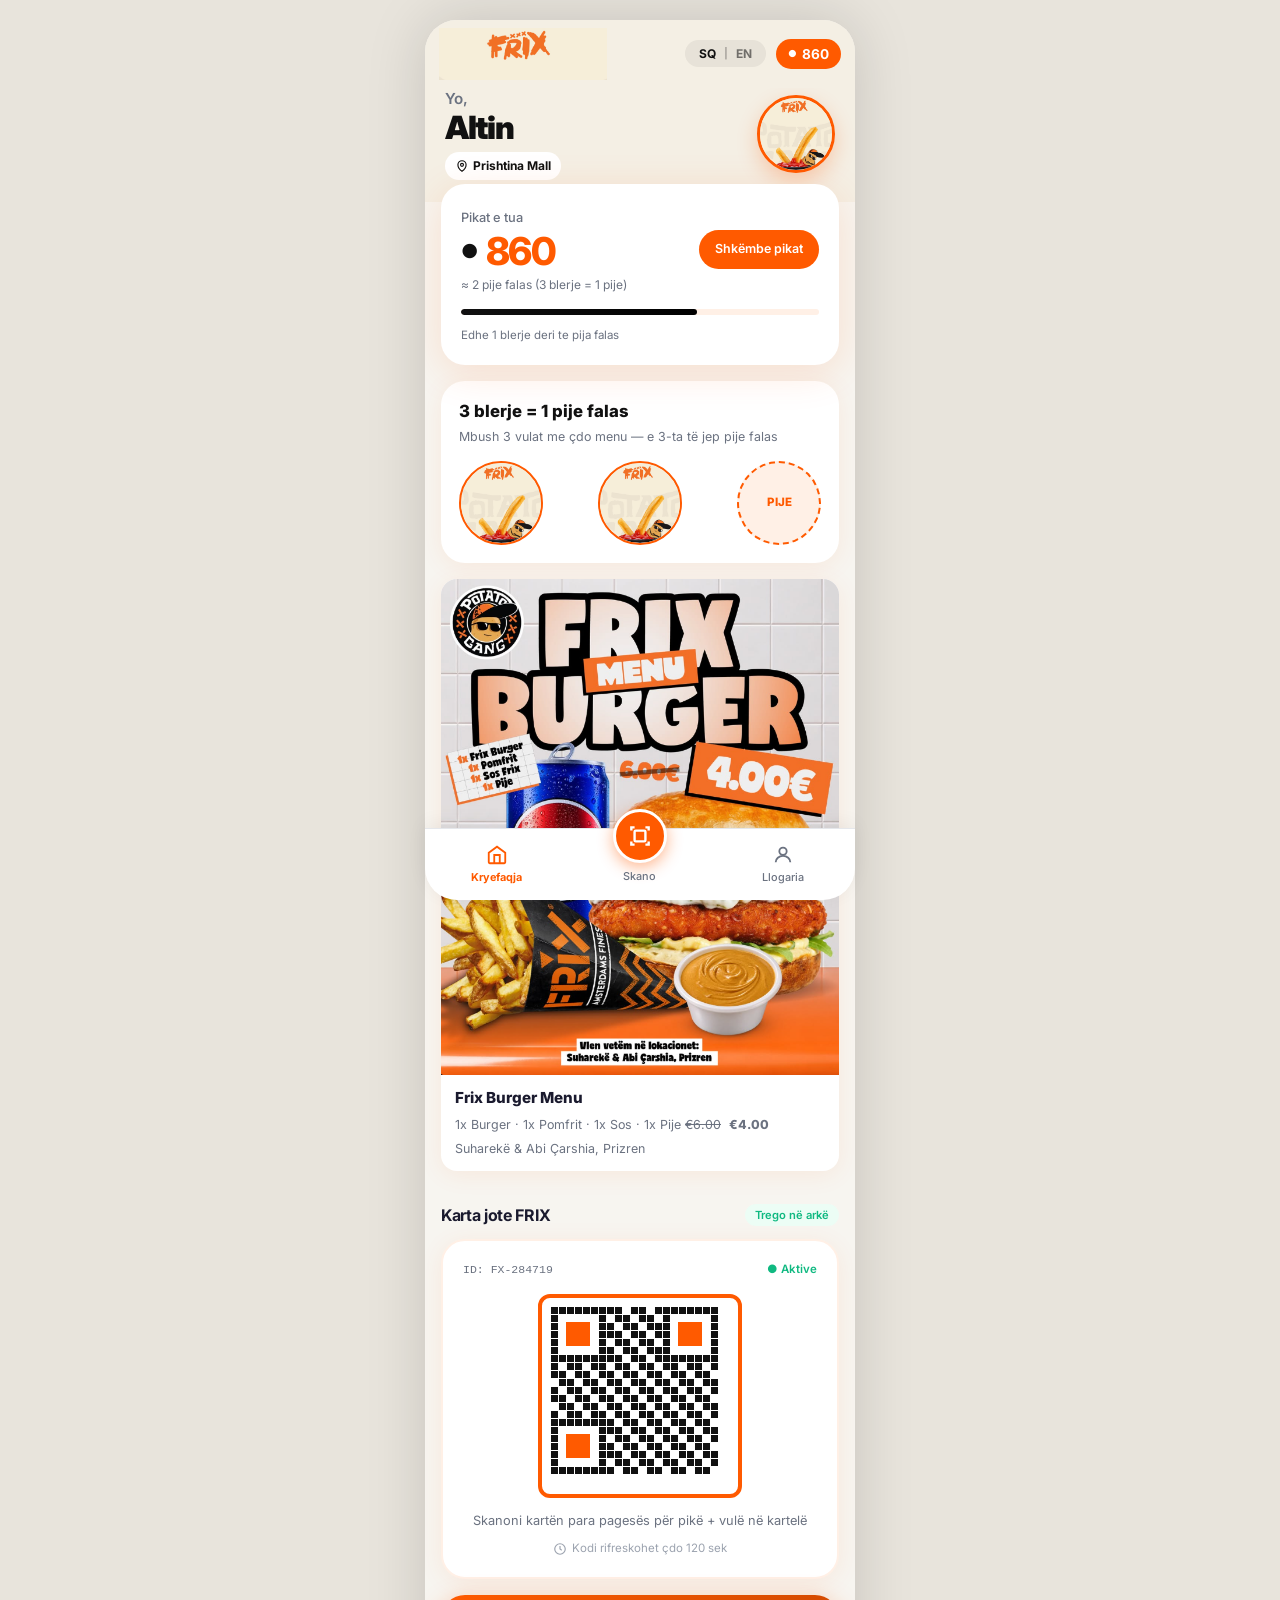
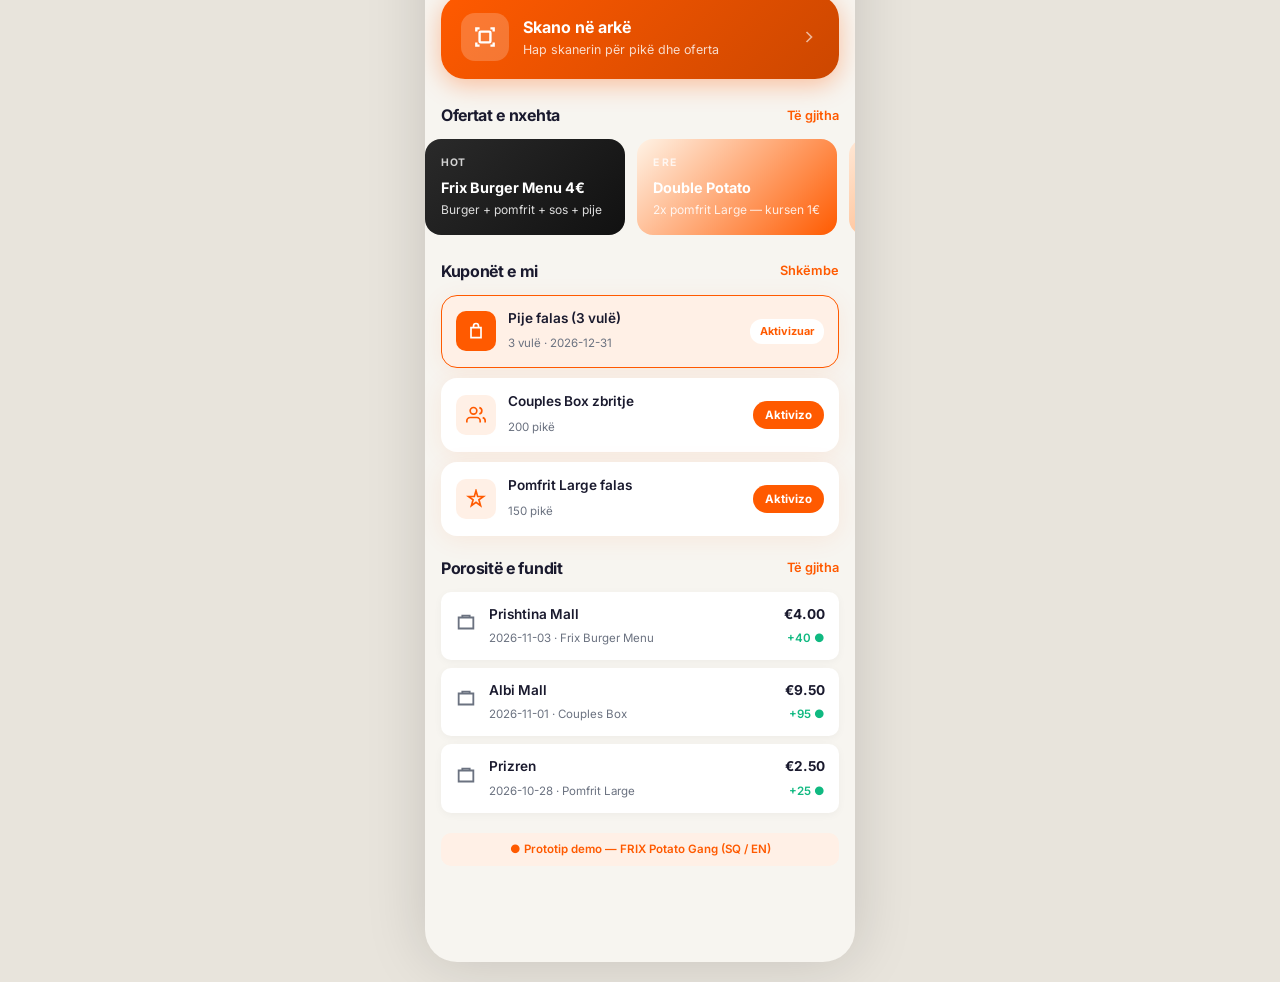
==== commit 6251d758: "Refresh FRIX app with wordmark, mascot, and burger menu offer. Cream header uses the FRIX logo, the " ====
--- a/index.html
+++ b/index.html
@@ -15,11 +15,7 @@
 <div class="app-shell">
     <header class="app-header">
         <div class="header-brand">
-            <img src="img/frix-logo.png" alt="FRIX" class="logo-img">
-            <div>
-                <span class="logo-word">FRIX</span>
-                <span class="logo-tag" data-i18n="logoTag">POTATO GANG</span>
-            </div>
+            <img src="img/frix-hero.png" alt="FRIX" class="logo-wordmark">
         </div>
         <div class="header-actions">
             <button type="button" class="lang-toggle" id="langToggle" aria-label="Language">
@@ -39,12 +35,13 @@
         <section class="hero-greeting">
             <div>
                 <p class="hero-eyebrow" data-i18n="greeting">Yo,</p>
-                <h1 class="hero-name">Altin M.</h1>
-            </div>
-            <div class="hero-store">
-                <svg viewBox="0 0 24 24" fill="none" stroke="currentColor" stroke-width="2"><path d="M12 21s7-4.5 7-11a7 7 0 10-14 0c0 6.5 7 11 7 11z"/><circle cx="12" cy="10" r="2.5"/></svg>
-                <span>Prishtina Mall</span>
-            </div>
+                <h1 class="hero-name">Altin</h1>
+                <div class="hero-store">
+                    <svg viewBox="0 0 24 24" fill="none" stroke="currentColor" stroke-width="2"><path d="M12 21s7-4.5 7-11a7 7 0 10-14 0c0 6.5 7 11 7 11z"/><circle cx="12" cy="10" r="2.5"/></svg>
+                    <span>Prishtina Mall</span>
+                </div>
+            </div>
+            <img src="img/frix-hero.png" alt="" class="mascot">
         </section>
 
         <section class="points-card">
@@ -69,14 +66,14 @@
             <h2 data-i18n="stampTitle">3 blerje = 1 pije falas</h2>
             <p data-i18n="stampDesc">Mbush 3 vulat me çdo menu — e 3-ta të jep pije falas</p>
             <div class="stamp-row">
-                <div class="stamp filled">1</div>
-                <div class="stamp filled">2</div>
-                <div class="stamp reward" data-i18n="stampDrink">PIJE</div>
+                <div class="stamp filled"><img src="img/frix-hero.png" alt="" class="mascot-stamp"></div>
+                <div class="stamp filled"><img src="img/frix-hero.png" alt="" class="mascot-stamp"></div>
+                <div class="stamp reward"><span data-i18n="stampDrink">PIJE</span></div>
             </div>
         </section>
 
         <article class="offer-banner">
-            <img src="img/frix-hero.png" alt="Frix Burger Menu">
+            <img src="img/frix-burger-menu.png" alt="Frix Burger Menu €4" class="offer-poster">
             <div class="offer-banner-body">
                 <strong data-i18n="offerTitle">Frix Burger Menu</strong>
                 <span data-i18n="offerDesc">1x Burger · 1x Pomfrit · 1x Sos · 1x Pije</span>
@@ -84,7 +81,7 @@
                     <span class="price-old">€6.00</span>
                     <span class="price-new">€4.00</span>
                 </div>
-                <span data-i18n="offerValid">Vlen në lokacionet FRIX në Kosovë</span>
+                <span data-i18n="offerValid">Suharekë & Abi Çarshia, Prizren</span>
             </div>
         </article>
 
--- a/css/style.css
+++ b/css/style.css
@@ -24,7 +24,8 @@
   --shadow: 0 4px 24px rgba(255, 90, 0, 0.08);
   --shadow-lg: 0 8px 40px rgba(255, 90, 0, 0.14);
   --nav-height: 72px;
-  --header-height: 60px;
+  --header-height: 68px;
+  --cream: #F4EFE4;
   --safe-bottom: env(safe-area-inset-bottom, 0px);
   --font: 'Inter', -apple-system, BlinkMacSystemFont, 'Segoe UI', sans-serif;
 }
@@ -73,15 +74,14 @@
   top: 0;
   z-index: 100;
   height: var(--header-height);
-  background: var(--white);
-  color: var(--brand);
+  background: var(--cream);
+  color: var(--accent);
   display: flex;
   align-items: center;
   justify-content: space-between;
-  padding: 0 16px;
+  padding: 0 14px;
   flex-shrink: 0;
-  border-bottom: 3px solid var(--accent);
-  box-shadow: 0 2px 12px rgba(255, 90, 0, 0.1);
+  border-bottom: none;
 }
 
 .header-brand {
@@ -104,13 +104,13 @@
   line-height: 1;
 }
 
-.logo-img {
-  height: 34px;
-  width: 130px;
+.logo-wordmark {
+  height: 52px;
+  width: 168px;
   object-fit: cover;
-  object-position: center 28%;
+  object-position: center 7%;
   display: block;
-  border-radius: 4px;
+  background: var(--cream);
 }
 
 .logo-text {
@@ -144,14 +144,14 @@
   display: flex;
   align-items: center;
   gap: 4px;
-  background: rgba(255,255,255,0.15);
+  background: rgba(17,17,17,0.06);
   border: none;
   border-radius: 20px;
   padding: 4px 10px;
   cursor: pointer;
-  color: var(--white);
+  color: var(--accent);
   font-size: 0.75rem;
-  font-weight: 600;
+  font-weight: 700;
   font-family: var(--font);
 }
 
@@ -191,33 +191,65 @@
 
 /* ── Hero greeting ── */
 .hero-greeting {
-  background: var(--brand);
-  color: var(--white);
-  padding: 4px 20px 28px;
+  background: var(--cream);
+  color: var(--accent);
+  padding: 0 20px 22px;
   display: flex;
   justify-content: space-between;
-  align-items: flex-end;
+  align-items: center;
+}
+
+.mascot {
+  width: 78px;
+  height: 78px;
+  border-radius: 50%;
+  object-fit: cover;
+  object-position: 86% 90%;
+  background: var(--cream);
+  border: 3px solid var(--brand);
+  box-shadow: 0 8px 20px rgba(255, 90, 0, 0.25);
+  flex-shrink: 0;
+}
+
+.mascot-stamp {
+  width: 100%;
+  height: 100%;
+  object-fit: cover;
+  object-position: 86% 90%;
+  border-radius: 50%;
+}
+
+.mascot-scan {
+  width: 72px;
+  height: 72px;
+  margin-bottom: 8px;
 }
 
 .hero-eyebrow {
-  font-size: 0.85rem;
-  opacity: 0.8;
-  margin-bottom: 2px;
+  font-size: 0.95rem;
+  font-weight: 600;
+  color: var(--text-muted);
+  margin-bottom: 0;
 }
 
 .hero-name {
-  font-size: 1.5rem;
-  font-weight: 800;
-  letter-spacing: -0.03em;
+  font-size: 2rem;
+  font-weight: 900;
+  letter-spacing: -0.04em;
+  line-height: 1.05;
 }
 
 .hero-store {
-  display: flex;
+  display: inline-flex;
   align-items: center;
   gap: 4px;
+  margin-top: 8px;
   font-size: 0.75rem;
-  opacity: 0.75;
-  padding-bottom: 4px;
+  font-weight: 700;
+  color: var(--accent);
+  background: white;
+  padding: 5px 10px;
+  border-radius: 20px;
 }
 
 .hero-store svg { width: 14px; height: 14px; }
@@ -1343,14 +1375,14 @@
 /* ── FRIX stamp card ── */
 .stamp-card {
   margin: 16px;
-  background: var(--accent);
-  color: white;
+  background: var(--surface);
+  color: var(--accent);
   border-radius: var(--radius-lg);
   padding: 18px;
-  box-shadow: var(--shadow-lg);
-}
-.stamp-card h2 { font-size: 1rem; font-weight: 800; margin-bottom: 4px; }
-.stamp-card p { font-size: 0.78rem; opacity: 0.75; margin-bottom: 14px; }
+  box-shadow: var(--shadow);
+}
+.stamp-card h2 { font-size: 1.05rem; font-weight: 800; margin-bottom: 4px; }
+.stamp-card p { font-size: 0.78rem; color: var(--text-muted); margin-bottom: 14px; }
 .stamp-row {
   display: flex;
   gap: 10px;
@@ -1358,26 +1390,28 @@
 }
 .stamp {
   flex: 1;
+  max-width: 84px;
   aspect-ratio: 1;
   border-radius: 50%;
-  border: 2px dashed rgba(255,255,255,0.35);
+  border: 2px dashed #e5d8c8;
+  background: #faf7f2;
   display: flex;
   align-items: center;
   justify-content: center;
-  font-size: 1.1rem;
+  overflow: hidden;
+  font-size: 0.72rem;
   font-weight: 800;
-  color: rgba(255,255,255,0.35);
+  color: var(--brand);
 }
 .stamp.filled {
-  background: var(--brand);
   border-style: solid;
   border-color: var(--brand);
-  color: white;
+  background: var(--cream);
 }
 .stamp.reward {
   border-color: var(--brand);
-  color: var(--brand);
-  font-size: 0.7rem;
+  border-style: dashed;
+  background: var(--brand-light);
   text-align: center;
   line-height: 1.1;
   padding: 4px;
@@ -1390,12 +1424,13 @@
   background: var(--surface);
   box-shadow: var(--shadow);
 }
-.offer-banner img {
+.offer-banner img,
+.offer-poster {
   width: 100%;
-  height: 140px;
-  object-fit: cover;
-  object-position: center top;
+  height: auto;
+  object-fit: contain;
   display: block;
+  background: #f4f4f4;
 }
 .offer-banner-body { padding: 12px 14px; }
 .offer-banner-body strong { display: block; font-size: 0.95rem; font-weight: 800; }
@@ -1409,46 +1444,14 @@
 .price-old { text-decoration: line-through; color: var(--text-light); font-size: 0.85rem; }
 .price-new { color: var(--brand); font-weight: 800; font-size: 1.15rem; }
 
-.app-header {
-  background: var(--accent) !important;
-  color: white !important;
-  border-bottom: none !important;
-}
-.logo-img {
-  height: 40px !important;
-  width: 40px !important;
-  object-fit: cover !important;
-  object-position: center !important;
-  border-radius: 50% !important;
-  border: 2px solid var(--brand);
-}
-.logo-word {
-  font-weight: 900;
-  font-size: 1.15rem;
-  letter-spacing: 0.04em;
-  color: white;
-  line-height: 1;
-}
-.logo-tag {
-  display: block !important;
-  font-size: 0.55rem !important;
-  letter-spacing: 0.14em !important;
-  color: var(--brand) !important;
-  margin-top: 2px !important;
-}
-.lang-toggle {
-  background: rgba(255,255,255,0.12) !important;
-  color: white !important;
-}
-.points-pill {
-  background: var(--brand) !important;
-}
-.hero-greeting {
-  background: var(--accent) !important;
-}
 .scan-fab {
-  background: var(--brand) !important;
-  box-shadow: 0 4px 16px rgba(255, 90, 0, 0.5) !important;
-}
-.scan-fab svg { color: white !important; }
-.balance-strip .coin { color: var(--brand) !important; }+  background: var(--brand);
+  box-shadow: 0 4px 16px rgba(255, 90, 0, 0.45);
+}
+.scan-fab svg { color: white; }
+.balance-strip .coin { color: var(--brand); }
+.avatar.mascot {
+  width: 64px;
+  height: 64px;
+  font-size: 0;
+}
